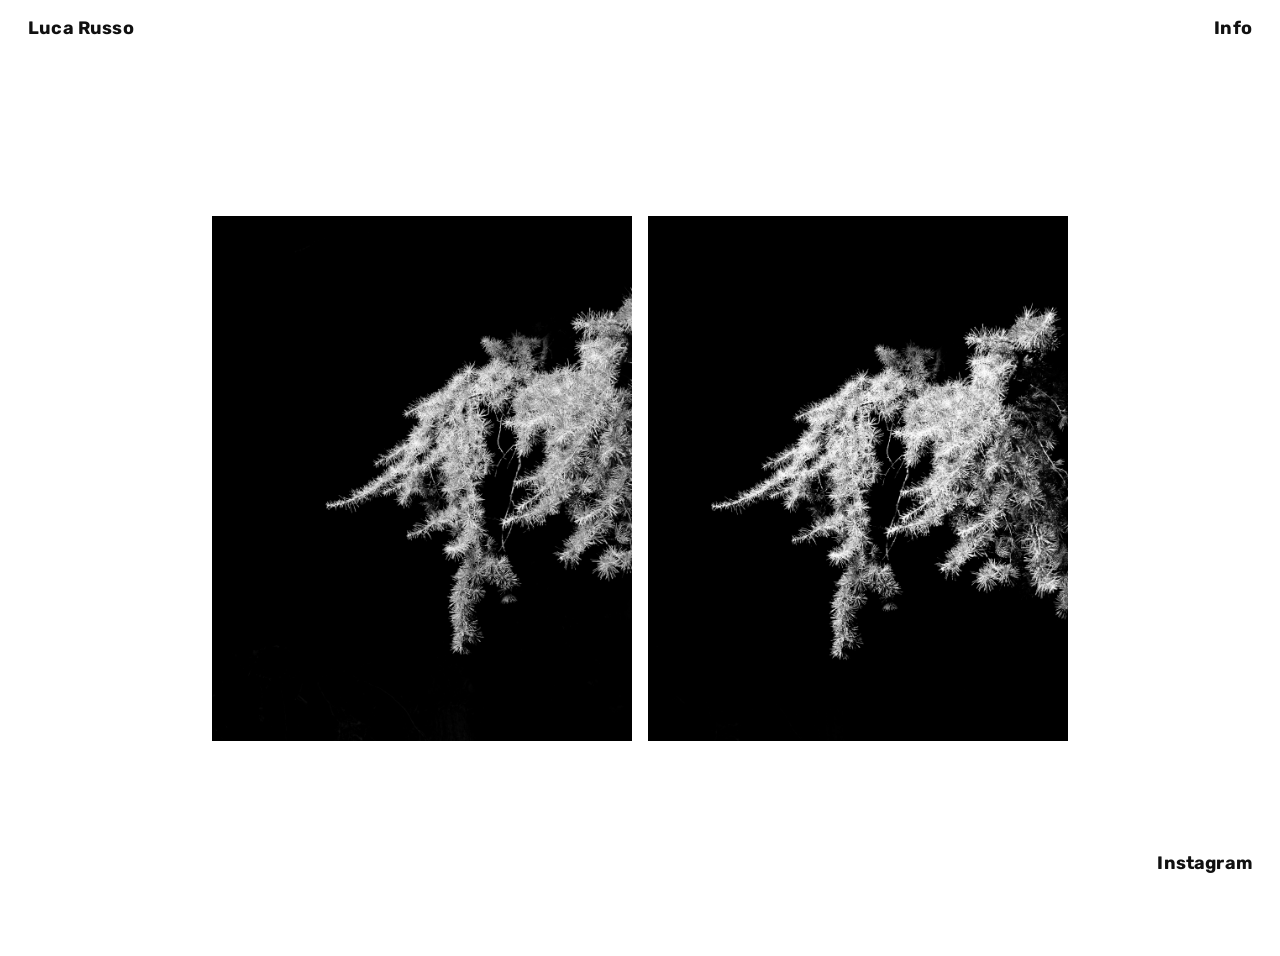
==== index.html @ 01db7861 "Initial commit" ====
<!DOCTYPE html>
<html lang="en">
<head>
  <meta charset="UTF-8" />
  <meta name="viewport" content="width=device-width, initial-scale=1.0" />
  <meta name="description" content="Luca Russo — Photography portfolio" />
  <title>Luca Russo</title>
  <link rel="icon" href="favicon.svg" type="image/svg+xml" />
  <link rel="stylesheet" href="style.css" />
</head>
<body class="page-index">

  <header>
    <a class="site-name" href="index.html">Luca Russo</a>
    <nav aria-label="Main navigation">
      <a href="info.html">Info</a>
    </nav>
  </header>

  <main>
    <div class="preview-grid">
      <a class="preview-item" href="gli-alberi-non-dormono.html">
        <img src="images/gli-alberi-non-dormono/DSCF0278.jpg" alt="Gli alberi non dormono" />
      </a>
      <a class="preview-item" href="gli-alberi-non-dormono.html">
        <img src="images/gli-alberi-non-dormono/DSCF0273.jpg" alt="Gli alberi non dormono" loading="lazy" />
      </a>
    </div>
  </main>

  <a class="instagram-link" href="https://www.instagram.com/lucarusso15/" target="_blank" rel="noopener">Instagram</a>

</body>
</html>
---- style.css ----
/* ═══════════════════════════════════════════════════════
   LUCA RUSSO — style.css
   ═══════════════════════════════════════════════════════ */

/* ── Reset ─────────────────────────────────────────── */
*, *::before, *::after {
  margin: 0;
  padding: 0;
  box-sizing: border-box;
}

/* ── Design tokens ──────────────────────────────────── */
:root {
  /* Colors */
  --color-bg:    #ffffff;
  --color-fg:    #111111;
  --color-muted: #888888;
  --color-text:  #333333;

  /* Typography */
  --font-size:       15px;
  --font-size-title: 18px;
  --line-height:     1.75;

  /* Layout */
  --header-h:    56px;
  --side-pad:    28px;
  --section-gap: 14vh;

  /* Project layout
     clamp() gives fluid scaling without extra breakpoints:
     16px at ~114px viewport → 200px at ~1430px viewport */
  --base-pad:   clamp(16px, 14vw, 200px);
  --photo-w:    500px;
  --photo-xl-w: 900px;
  --pair-gap:   24px;
  --text-w:     430px;
  --preview-w:  420px;
}

/* ── Fonts ──────────────────────────────────────────── */
@font-face {
  font-family:  "Rubik";
  font-style:   normal;
  font-weight:  300 900;
  font-display: swap;
  src: url("fonts/Rubik/Rubik-VariableFont_wght.ttf") format("truetype");
}

@font-face {
  font-family:  "Rubik";
  font-style:   italic;
  font-weight:  300 900;
  font-display: swap;
  src: url("fonts/Rubik/Rubik-Italic-VariableFont_wght.ttf") format("truetype");
}

/* ── Base ───────────────────────────────────────────── */
body {
  background:             var(--color-bg);
  color:                  var(--color-fg);
  font-family:            "Rubik", Arial, sans-serif;
  font-size:              var(--font-size);
  font-weight:            400;
  line-height:            1;
  -webkit-font-smoothing: antialiased;
}

img {
  display:   block;
  max-width: 100%;
  height:    auto;
}

/* ── Header ─────────────────────────────────────────── */
header {
  position:        fixed;
  top:             0;
  left:            0;
  right:           0;
  height:          var(--header-h);
  padding:         0 var(--side-pad);
  display:         flex;
  align-items:     center;
  justify-content: space-between;
  z-index:         100;
  background:      var(--color-bg);
}

.site-name {
  font-weight:     700;
  font-size:       var(--font-size-title);
  letter-spacing:  0.01em;
  text-decoration: none;
  color:           var(--color-fg);
}

nav {
  display:     flex;
  gap:         24px;
  align-items: center;
}

nav a {
  text-decoration: none;
  color:           var(--color-fg);
  font-size:       var(--font-size-title);
  font-weight:     700;
  letter-spacing:  0.01em;
}

/* ── Instagram link ─────────────────────────────────── */
.instagram-link {
  position:        fixed;
  bottom:          var(--side-pad);
  right:           var(--side-pad);
  text-decoration: none;
  color:           var(--color-fg);
  font-size:       var(--font-size-title);
  font-weight:     700;
  letter-spacing:  0.01em;
}

/* ═══════════════════════════════════════════════════════
   INDEX PAGE
   ═══════════════════════════════════════════════════════ */

body.page-index {
  height:   100vh;
  overflow: hidden;
}

body.page-index main {
  margin-top:      var(--header-h);
  height:          calc(100vh - var(--header-h));
  display:         flex;
  align-items:     center;
  justify-content: center;
  padding:         var(--side-pad);
}

.preview-grid {
  display: flex;
  gap:     16px;
}

.preview-item {
  text-decoration: none;
  color:           var(--color-fg);
}

.preview-item img {
  width: min(var(--preview-w), calc((100vw - var(--side-pad) * 2 - 16px) / 2));
}

/* ═══════════════════════════════════════════════════════
   INFO PAGE
   ═══════════════════════════════════════════════════════ */

body.page-about main {
  margin-top: var(--header-h);
  padding:    60px var(--side-pad) 120px;
}

.about-text {
  max-width: 320px;
}

.about-text p {
  line-height:   var(--line-height);
  color:         var(--color-text);
  margin-bottom: 20px;
}

.about-text p:last-of-type {
  margin-bottom: 40px;
}

.about-section-title {
  font-size:      var(--font-size-title);
  font-weight:    700;
  margin-top:     60px;
  margin-bottom:  10px;
  letter-spacing: 0.01em;
}

.about-links {
  display:        flex;
  flex-direction: column;
  gap:            10px;
}

.about-links a {
  text-decoration:       underline;
  text-underline-offset: 3px;
  color:                 var(--color-fg);
  letter-spacing:        0.01em;
}

/* ═══════════════════════════════════════════════════════
   PROJECT PAGE
   ═══════════════════════════════════════════════════════ */

body.page-project main {
  margin-top: var(--header-h);
  padding:    60px 0 80px;
}

/* ── Photo + text side by side ─────────────────────── */
.s-photo-text {
  display:         flex;
  align-items:     flex-start;
  justify-content: space-between;
  padding-left:    var(--base-pad);
  padding-right:   var(--base-pad);
  margin-bottom:   var(--section-gap);
}

.s-photo-text__img {
  width:       min(500px, calc(100vw - var(--base-pad) - var(--side-pad)));
  flex-shrink: 0;
}

.s-photo-text .s-text-block {
  margin-bottom: 0;
  margin-left:   0;
  margin-top:    50px;
}

/* ── Opening block ──────────────────────────────────── */
.s-opening {
  margin-bottom: var(--section-gap);
  display:       flex;
  align-items:   center;
  gap:           80px;
  padding-left:  var(--base-pad);
}

.s-opening img {
  width:       min(var(--photo-w), calc(100vw - var(--base-pad) - var(--side-pad)));
  flex-shrink: 0;
}

.s-opening-text h1 {
  font-size:      var(--font-size-title);
  font-weight:    700;
  letter-spacing: 0.01em;
}

.s-opening-text p {
  font-size:   var(--font-size);
  font-weight: 300;
  font-style:  italic;
  color:       var(--color-muted);
}

/* ── Single photo ───────────────────────────────────── */
.s-single {
  margin-bottom:  var(--section-gap);
  display:        flex;
  flex-direction: column;
  align-items:    flex-start;
  padding-left:   var(--base-pad);
}

.s-single img {
  width: min(var(--photo-w), calc(100vw - var(--base-pad) - var(--side-pad)));
}

.s-single.s-right {
  align-items:   flex-end;
  padding-left:  0;
  padding-right: var(--base-pad);
}

.s-single.s-center {
  align-items:   center;
  padding-left:  0;
  padding-right: 0;
}

.s-single.s-center img {
  width: min(var(--photo-w), calc(100vw - var(--side-pad) * 2));
}

/* Size modifiers */
.s-single.size-sm img { width: min(300px, calc(100vw - var(--base-pad) - var(--side-pad))); }
.s-single.size-md img { width: min(500px, calc(100vw - var(--base-pad) - var(--side-pad))); }
.s-single.size-lg img { width: min(700px, calc(100vw - var(--base-pad) - var(--side-pad))); }
.s-single.size-xl img { width: min(var(--photo-xl-w), calc(100vw - var(--side-pad) * 2)); }

/* ── Pair ───────────────────────────────────────────── */
.s-pair {
  margin-bottom:   var(--section-gap);
  display:         flex;
  justify-content: center;
  gap:             var(--pair-gap);
  padding:         0 var(--side-pad);
}

.s-pair img {
  width:       min(var(--photo-w), calc((100vw - var(--side-pad) * 2 - var(--pair-gap)) / 2));
  flex-shrink: 0;
}

/* Size modifiers for pair */
.s-pair .size-sm { width: min(300px, calc((100vw - var(--side-pad) * 2 - var(--pair-gap)) / 2)); }
.s-pair .size-md { width: min(500px, calc((100vw - var(--side-pad) * 2 - var(--pair-gap)) / 2)); }
.s-pair .size-lg { width: min(700px, calc((100vw - var(--side-pad) * 2 - var(--pair-gap)) / 2)); }

/* Spread variant: photos at opposite edges */
.s-pair.spread {
  justify-content: space-between;
  align-items:     flex-start;
  padding-left:    var(--base-pad);
  padding-right:   var(--base-pad);
}

.s-pair.spread .size-sm { width: 300px; }
.s-pair.spread .size-md { width: 500px; }
.s-pair.spread .size-lg { width: 700px; }
.s-pair.spread .size-xl { width: 900px; }

/* Wide variant: photos far apart */
.s-pair.wide {
  gap:             500px;
  justify-content: flex-start;
  padding-left:    var(--base-pad);
}

/* ── Row (3+ photos on same line) ───────────────────── */
.s-row {
  margin-bottom: var(--section-gap);
  display:       flex;
  align-items:   flex-start;
  gap:           var(--pair-gap);
  padding-left:  var(--base-pad);
}

.s-row.bottom { align-items: flex-end; }

.s-row .size-sm { width: 300px; }
.s-row .size-md { width: 500px; }
.s-row .size-lg { width: 700px; }
.s-row .size-xl { width: 900px; }

/* ── Text block ─────────────────────────────────────── */
.s-text-block {
  margin-bottom: var(--section-gap);
  max-width:     var(--text-w);
  margin-left:   calc(var(--base-pad) + 50px);
}

.s-text-block p:first-child {
  font-size:     16px;
  font-weight:   700;
  margin-bottom: 20px;
}

.s-text-block p {
  line-height:   var(--line-height);
  margin-bottom: 20px;
}

.s-text-block p:last-child { margin-bottom: 0; }
.s-text-block em            { font-style: italic; }

/* ── Text + image block ─────────────────────────────── */
.s-with-text {
  margin-bottom: var(--section-gap);
  display:       flex;
  align-items:   center;
  gap:           80px;
  padding-left:  calc(50vw - 250px);
}

.s-with-text .s-text {
  max-width:   var(--text-w);
  flex-shrink: 0;
}

.s-with-text .s-text p {
  line-height:   var(--line-height);
  margin-bottom: 20px;
}

.s-with-text .s-text p:last-child { margin-bottom: 0; }
.s-with-text .s-text em           { font-style: italic; }

.s-with-text img { flex-shrink: 0; }

.s-with-text .size-sm { width: 300px; }
.s-with-text .size-md { width: 500px; }
.s-with-text .size-lg { width: 700px; }
.s-with-text .size-xl { width: 900px; }

/* ── Offset utilities (optional fine-tuning) ────────── */
.offset-sm-r { padding-left: calc(var(--base-pad) + 80px); }
.offset-md-r { padding-left: calc(var(--base-pad) + 160px); }
.offset-lg-r { padding-left: calc(var(--base-pad) + 240px); }
.offset-sm-l { padding-left: calc(var(--base-pad) - 20px); }
.offset-md-l { padding-left: calc(var(--base-pad) - 40px); }
.offset-lg-l { padding-left: calc(var(--base-pad) - 60px); }

/* ═══════════════════════════════════════════════════════
   HORIZONTAL PROJECT PAGE
   ═══════════════════════════════════════════════════════ */

body.page-horizontal {
  overflow: hidden;
}

body.page-horizontal main {
  margin-top:         var(--header-h);
  height:             calc(100vh - var(--header-h));
  display:            flex;
  align-items:        center;
  overflow-x:         auto;
  overflow-y:         hidden;
  padding:            0 100px;
  scrollbar-width:    none;      /* Firefox */
  -ms-overflow-style: none;      /* IE/Edge */
}

body.page-horizontal main::-webkit-scrollbar {
  display: none;                 /* Chrome/Safari */
}

.h-with-title {
  display:     flex;
  align-items: center;
  gap:         48px;
  flex-shrink: 0;
}

.h-opening {
  flex-shrink:  0;
  margin-right: 48px;
}

.h-opening h1 {
  font-size:      var(--font-size-title);
  font-weight:    700;
  letter-spacing: 0.01em;
}

.h-opening p {
  font-size:   var(--font-size);
  font-weight: 300;
  font-style:  italic;
  color:       var(--color-muted);
}

.h-photo {
  flex-shrink:  0;
  margin-right: 20px;
}

.h-photo img {
  max-height: calc(100vh - var(--header-h) - 140px);
  max-width:  500px;
  width:      auto;
  height:     auto;
}

.h-text {
  flex-shrink:  0;
  width:        380px;
  margin-left:  80px;
  margin-right: 80px;
}

.h-text p {
  line-height:   var(--line-height);
  margin-bottom: 20px;
}

.h-text p:last-child { margin-bottom: 0; }
.h-text em           { font-style: italic; }

/* Gap utilities — space to the RIGHT of each block */
.gap-xs { margin-right: 20px;  }
.gap-sm { margin-right: 60px;  }
.gap-md { margin-right: 120px; }
.gap-lg { margin-right: 240px; }
.gap-xl { margin-right: 420px; }

/* ═══════════════════════════════════════════════════════
   RESPONSIVE
   ═══════════════════════════════════════════════════════ */

/* Tablet (769px – 1024px) */
@media (max-width: 1024px) {
  .s-pair img {
    width: min(380px, calc((100vw - var(--side-pad) * 2 - var(--pair-gap)) / 2));
  }
}

/* Mobile (≤ 768px) */
@media (max-width: 768px) {
  :root {
    --side-pad:    16px;
    --section-gap: 10vh;
  }

  header {
    position:  relative;
    height:    auto;
    padding:   16px var(--side-pad);
    flex-wrap: wrap;
    gap:       12px;
  }

  nav { gap: 16px; }

  .instagram-link {
    right:  var(--side-pad);
    bottom: var(--side-pad);
  }

  /* Index */
  body.page-index {
    height:   auto;
    overflow: auto;
  }

  body.page-index main {
    margin-top: 0;
    height:     auto;
    padding:    24px var(--side-pad) 80px;
  }

  .preview-grid {
    flex-direction: column;
    gap:            32px;
  }

  /* Info */
  body.page-about main {
    margin-top: 0;
    padding:    32px var(--side-pad) 100px;
  }

  .about-text { max-width: 100%; }

  /* Project */
  body.page-project main {
    margin-top: 0;
    padding:    24px 0 100px;
  }

  .s-opening,
  .s-single,
  .s-single.s-right,
  .s-single.s-center,
  .s-pair,
  .s-text-block {
    padding-left:  var(--side-pad);
    padding-right: var(--side-pad);
  }

  .s-single,
  .s-single.s-right,
  .s-single.s-center {
    align-items: flex-start;
  }

  .s-opening img,
  .s-single img,
  .s-pair img {
    width:     100%;
    max-width: 100%;
  }

  .s-opening {
    flex-direction: column;
    gap:            20px;
  }

  .s-pair {
    flex-direction: column;
    gap:            16px;
  }

  .s-text-block {
    margin-left: 0;
  }

  [class*="offset-"] {
    padding-left:  var(--side-pad);
    padding-right: var(--side-pad);
  }
}
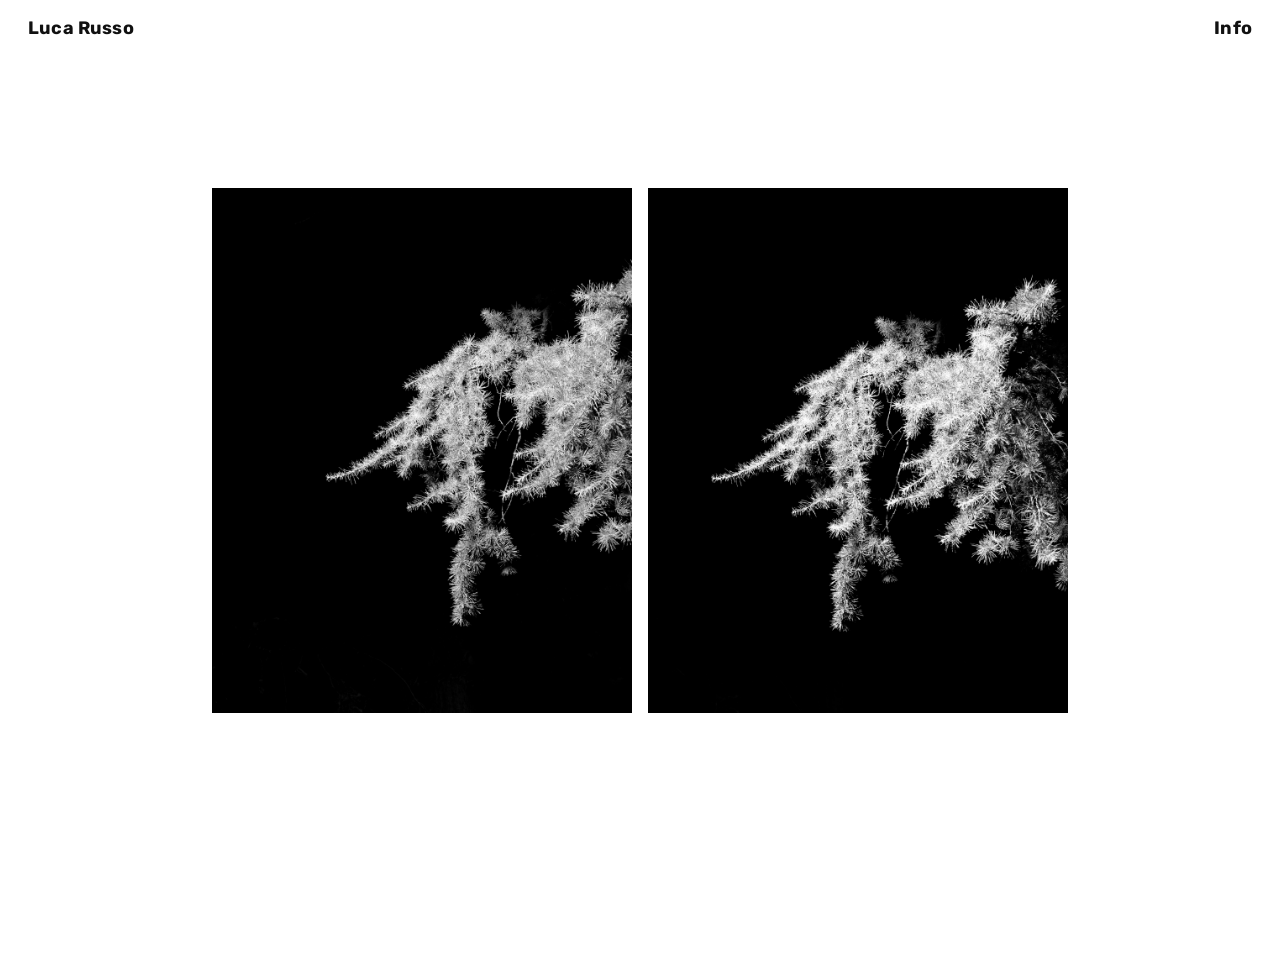
==== commit 4a38af59: "Slideshow layout, mobile optimisation, overlay text" ====
--- a/index.html
+++ b/index.html
@@ -13,22 +13,20 @@
   <header>
     <a class="site-name" href="index.html">Luca Russo</a>
     <nav aria-label="Main navigation">
-      <a href="info.html">Info</a>
+      <a href="info/">Info</a>
     </nav>
   </header>
 
   <main>
     <div class="preview-grid">
-      <a class="preview-item" href="gli-alberi-non-dormono.html">
+      <a class="preview-item" href="gli-alberi-non-dormono/">
         <img src="images/gli-alberi-non-dormono/DSCF0278.jpg" alt="Gli alberi non dormono" />
       </a>
-      <a class="preview-item" href="gli-alberi-non-dormono.html">
+      <a class="preview-item" href="gli-alberi-non-dormono/">
         <img src="images/gli-alberi-non-dormono/DSCF0273.jpg" alt="Gli alberi non dormono" loading="lazy" />
       </a>
     </div>
   </main>
 
-  <a class="instagram-link" href="https://www.instagram.com/lucarusso15/" target="_blank" rel="noopener">Instagram</a>
-
 </body>
 </html>
--- a/style.css
+++ b/style.css
@@ -27,9 +27,7 @@
   --side-pad:    28px;
   --section-gap: 14vh;
 
-  /* Project layout
-     clamp() gives fluid scaling without extra breakpoints:
-     16px at ~114px viewport → 200px at ~1430px viewport */
+  /* Project layout */
   --base-pad:   clamp(16px, 14vw, 200px);
   --photo-w:    500px;
   --photo-xl-w: 900px;
@@ -57,13 +55,15 @@
 
 /* ── Base ───────────────────────────────────────────── */
 body {
-  background:             var(--color-bg);
-  color:                  var(--color-fg);
-  font-family:            "Rubik", Arial, sans-serif;
-  font-size:              var(--font-size);
-  font-weight:            400;
-  line-height:            1;
-  -webkit-font-smoothing: antialiased;
+  background:               var(--color-bg);
+  color:                    var(--color-fg);
+  font-family:              "Rubik", Arial, sans-serif;
+  font-size:                var(--font-size);
+  font-weight:              400;
+  line-height:              1;
+  -webkit-font-smoothing:   antialiased;
+  -webkit-text-size-adjust: 100%;
+  text-size-adjust:         100%;
 }
 
 img {
@@ -109,18 +109,6 @@
   letter-spacing:  0.01em;
 }
 
-/* ── Instagram link ─────────────────────────────────── */
-.instagram-link {
-  position:        fixed;
-  bottom:          var(--side-pad);
-  right:           var(--side-pad);
-  text-decoration: none;
-  color:           var(--color-fg);
-  font-size:       var(--font-size-title);
-  font-weight:     700;
-  letter-spacing:  0.01em;
-}
-
 /* ═══════════════════════════════════════════════════════
    INDEX PAGE
    ═══════════════════════════════════════════════════════ */
@@ -140,8 +128,9 @@
 }
 
 .preview-grid {
-  display: flex;
-  gap:     16px;
+  display:    flex;
+  gap:        16px;
+  margin-top: calc(var(--header-h) * -1);
 }
 
 .preview-item {
@@ -150,8 +139,10 @@
 }
 
 .preview-item img {
-  width: min(var(--preview-w), calc((100vw - var(--side-pad) * 2 - 16px) / 2));
-}
+  width:      min(var(--preview-w), calc((100vw - var(--side-pad) * 2 - 16px) / 2));
+  max-height: calc(100vh - var(--header-h) - var(--side-pad) * 2);
+}
+
 
 /* ═══════════════════════════════════════════════════════
    INFO PAGE
@@ -159,7 +150,7 @@
 
 body.page-about main {
   margin-top: var(--header-h);
-  padding:    60px var(--side-pad) 120px;
+  padding:    30px var(--side-pad) 120px;
 }
 
 .about-text {
@@ -196,6 +187,146 @@
   color:                 var(--color-fg);
   letter-spacing:        0.01em;
 }
+
+/* ═══════════════════════════════════════════════════════
+   SLIDESHOW PAGE
+   ═══════════════════════════════════════════════════════ */
+
+body.page-slideshow {
+  height:   100vh;
+  overflow: hidden;
+}
+
+body.page-slideshow main {
+  position:        relative;
+  margin-top:      var(--header-h);
+  height:          calc(100vh - var(--header-h));
+  display:         flex;
+  align-items:     center;
+  justify-content: center;
+}
+
+.slideshow {
+  width:    100%;
+  height:   100%;
+  position: relative;
+}
+
+.slide {
+  position:        absolute;
+  inset:           0;
+  display:         flex;
+  align-items:     center;
+  justify-content: center;
+  padding:         30px var(--side-pad) calc(var(--side-pad) * 3) var(--side-pad);
+  opacity:         0;
+  pointer-events:  none;
+  transition:      opacity 0.5s ease;
+}
+
+.slide.active {
+  opacity:        1;
+  pointer-events: auto;
+}
+
+.slide img {
+  max-height: 100%;
+  max-width:  100%;
+  width:      auto;
+  height:     auto;
+  cursor:     inherit;
+}
+
+.slide--pair {
+  gap: var(--pair-gap);
+}
+
+.slide--pair img {
+  max-height: 100%;
+  max-width:  calc(50% - var(--pair-gap) / 2);
+}
+
+.slide--text {
+  align-items:     center;
+  justify-content: center;
+}
+
+.slideshow-text {
+  max-width:   var(--text-w);
+  padding-top: 20px;
+}
+
+.slideshow-text p:first-child {
+  font-size:     16px;
+  font-weight:   700;
+  margin-bottom: 20px;
+}
+
+.slideshow-text p {
+  line-height:   var(--line-height);
+  margin-bottom: 20px;
+}
+
+.slideshow-text p:last-child { margin-bottom: 0; }
+.slideshow-text em            { font-style: italic; }
+
+
+.project-label {
+  position:       fixed;
+  bottom:         var(--side-pad);
+  right:          var(--side-pad);
+  font-size:      var(--font-size);
+  font-weight:    400;
+  letter-spacing: 0.01em;
+  color:          var(--color-fg);
+  cursor:         pointer;
+  text-decoration:       underline;
+  text-underline-offset: 3px;
+  z-index:        201;
+}
+
+.project-overlay {
+  position:        fixed;
+  inset:           0;
+  background:      rgba(255, 255, 255, 0.92);
+  display:         flex;
+  align-items:     center;
+  justify-content: center;
+  z-index:         200;
+  opacity:         0;
+  pointer-events:  none;
+  transition:      opacity 0.3s ease;
+}
+
+.project-overlay.active {
+  opacity:        1;
+  pointer-events: auto;
+}
+
+.project-overlay__content {
+  width:           min(var(--text-w), calc(100vw - var(--side-pad) * 2));
+  max-height:      calc(100vh - var(--header-h) - 114px);
+  padding:         var(--side-pad);
+  overflow-y:      auto;
+  box-sizing:      border-box;
+  display:         flex;
+  flex-direction:  column;
+  justify-content: center;
+}
+
+.project-overlay__content p:first-child {
+  font-size:     16px;
+  font-weight:   700;
+  margin-bottom: 20px;
+}
+
+.project-overlay__content p {
+  line-height:   var(--line-height);
+  margin-bottom: 20px;
+}
+
+.project-overlay__content p:last-child { margin-bottom: 0; }
+.project-overlay__content em           { font-style: italic; }
 
 /* ═══════════════════════════════════════════════════════
    PROJECT PAGE
@@ -290,43 +421,6 @@
 .s-single.size-xl img { width: min(var(--photo-xl-w), calc(100vw - var(--side-pad) * 2)); }
 
 /* ── Pair ───────────────────────────────────────────── */
-.s-pair {
-  margin-bottom:   var(--section-gap);
-  display:         flex;
-  justify-content: center;
-  gap:             var(--pair-gap);
-  padding:         0 var(--side-pad);
-}
-
-.s-pair img {
-  width:       min(var(--photo-w), calc((100vw - var(--side-pad) * 2 - var(--pair-gap)) / 2));
-  flex-shrink: 0;
-}
-
-/* Size modifiers for pair */
-.s-pair .size-sm { width: min(300px, calc((100vw - var(--side-pad) * 2 - var(--pair-gap)) / 2)); }
-.s-pair .size-md { width: min(500px, calc((100vw - var(--side-pad) * 2 - var(--pair-gap)) / 2)); }
-.s-pair .size-lg { width: min(700px, calc((100vw - var(--side-pad) * 2 - var(--pair-gap)) / 2)); }
-
-/* Spread variant: photos at opposite edges */
-.s-pair.spread {
-  justify-content: space-between;
-  align-items:     flex-start;
-  padding-left:    var(--base-pad);
-  padding-right:   var(--base-pad);
-}
-
-.s-pair.spread .size-sm { width: 300px; }
-.s-pair.spread .size-md { width: 500px; }
-.s-pair.spread .size-lg { width: 700px; }
-.s-pair.spread .size-xl { width: 900px; }
-
-/* Wide variant: photos far apart */
-.s-pair.wide {
-  gap:             500px;
-  justify-content: flex-start;
-  padding-left:    var(--base-pad);
-}
 
 /* ── Row (3+ photos on same line) ───────────────────── */
 .s-row {
@@ -394,7 +488,7 @@
 .s-with-text .size-lg { width: 700px; }
 .s-with-text .size-xl { width: 900px; }
 
-/* ── Offset utilities (optional fine-tuning) ────────── */
+/* ── Offset utilities ───────────────────────────────── */
 .offset-sm-r { padding-left: calc(var(--base-pad) + 80px); }
 .offset-md-r { padding-left: calc(var(--base-pad) + 160px); }
 .offset-lg-r { padding-left: calc(var(--base-pad) + 240px); }
@@ -403,104 +497,19 @@
 .offset-lg-l { padding-left: calc(var(--base-pad) - 60px); }
 
 /* ═══════════════════════════════════════════════════════
-   HORIZONTAL PROJECT PAGE
-   ═══════════════════════════════════════════════════════ */
-
-body.page-horizontal {
-  overflow: hidden;
-}
-
-body.page-horizontal main {
-  margin-top:         var(--header-h);
-  height:             calc(100vh - var(--header-h));
-  display:            flex;
-  align-items:        center;
-  overflow-x:         auto;
-  overflow-y:         hidden;
-  padding:            0 100px;
-  scrollbar-width:    none;      /* Firefox */
-  -ms-overflow-style: none;      /* IE/Edge */
-}
-
-body.page-horizontal main::-webkit-scrollbar {
-  display: none;                 /* Chrome/Safari */
-}
-
-.h-with-title {
-  display:     flex;
-  align-items: center;
-  gap:         48px;
-  flex-shrink: 0;
-}
-
-.h-opening {
-  flex-shrink:  0;
-  margin-right: 48px;
-}
-
-.h-opening h1 {
-  font-size:      var(--font-size-title);
-  font-weight:    700;
-  letter-spacing: 0.01em;
-}
-
-.h-opening p {
-  font-size:   var(--font-size);
-  font-weight: 300;
-  font-style:  italic;
-  color:       var(--color-muted);
-}
-
-.h-photo {
-  flex-shrink:  0;
-  margin-right: 20px;
-}
-
-.h-photo img {
-  max-height: calc(100vh - var(--header-h) - 140px);
-  max-width:  500px;
-  width:      auto;
-  height:     auto;
-}
-
-.h-text {
-  flex-shrink:  0;
-  width:        380px;
-  margin-left:  80px;
-  margin-right: 80px;
-}
-
-.h-text p {
-  line-height:   var(--line-height);
-  margin-bottom: 20px;
-}
-
-.h-text p:last-child { margin-bottom: 0; }
-.h-text em           { font-style: italic; }
-
-/* Gap utilities — space to the RIGHT of each block */
-.gap-xs { margin-right: 20px;  }
-.gap-sm { margin-right: 60px;  }
-.gap-md { margin-right: 120px; }
-.gap-lg { margin-right: 240px; }
-.gap-xl { margin-right: 420px; }
-
-/* ═══════════════════════════════════════════════════════
    RESPONSIVE
    ═══════════════════════════════════════════════════════ */
 
-/* Tablet (769px – 1024px) */
+/* Tablet (≤ 1024px) */
 @media (max-width: 1024px) {
-  .s-pair img {
-    width: min(380px, calc((100vw - var(--side-pad) * 2 - var(--pair-gap)) / 2));
-  }
+  .s-photo-text { gap: 48px; }
 }
 
 /* Mobile (≤ 768px) */
 @media (max-width: 768px) {
   :root {
     --side-pad:    16px;
-    --section-gap: 10vh;
+    --section-gap: 20px;
   }
 
   header {
@@ -513,26 +522,53 @@
 
   nav { gap: 16px; }
 
-  .instagram-link {
-    right:  var(--side-pad);
-    bottom: var(--side-pad);
-  }
-
   /* Index */
   body.page-index {
-    height:   auto;
-    overflow: auto;
+    height:         100dvh;
+    overflow:       hidden;
+    display:        flex;
+    flex-direction: column;
   }
 
   body.page-index main {
+    flex:            1;
+    margin-top:      0;
+    height:          auto;
+    padding:         var(--side-pad);
+    display:         flex;
+    align-items:     center;
+    justify-content: center;
+  }
+
+  .preview-item:first-child { display: none; }
+
+  .preview-grid {
+    flex-direction: column;
+    gap:            0;
+    align-items:    center;
+  }
+
+  .preview-item img {
+    max-height: calc(100dvh - 240px);
+    width:      auto;
+    max-width:  calc(100vw - var(--side-pad) * 6);
+  }
+
+  /* Slideshow */
+  body.page-slideshow {
+    height:         100dvh;
+    display:        flex;
+    flex-direction: column;
+  }
+
+  body.page-slideshow main {
+    flex:       1;
     margin-top: 0;
     height:     auto;
-    padding:    24px var(--side-pad) 80px;
-  }
-
-  .preview-grid {
-    flex-direction: column;
-    gap:            32px;
+  }
+
+  .slide {
+    padding: 16px var(--side-pad) 60px var(--side-pad);
   }
 
   /* Info */
@@ -541,13 +577,26 @@
     padding:    32px var(--side-pad) 100px;
   }
 
-  .about-text { max-width: 100%; }
+  .about-text { max-width: min(320px, calc(100vw - var(--side-pad) * 2)); }
+
+  .project-overlay { background: #ffffff; }
 
   /* Project */
   body.page-project main {
     margin-top: 0;
-    padding:    24px 0 100px;
-  }
+    padding:    24px 0 48px;
+  }
+
+  .s-photo-text {
+    flex-direction: column;
+    padding-left:   var(--side-pad);
+    padding-right:  var(--side-pad);
+    gap:            48px;
+    margin-bottom:  48px;
+  }
+
+  .s-photo-text__img          { width: 100%; }
+  .s-photo-text .s-text-block { margin-top: 0; }
 
   .s-opening,
   .s-single,
@@ -561,33 +610,69 @@
 
   .s-single,
   .s-single.s-right,
-  .s-single.s-center {
-    align-items: flex-start;
-  }
+  .s-single.s-center { align-items: flex-start; }
 
   .s-opening img,
   .s-single img,
-  .s-pair img {
+  .s-single.size-sm img,
+  .s-single.size-md img,
+  .s-single.size-lg img,
+  .s-single.size-xl img,
+  .s-pair img,
+  .s-pair .size-sm,
+  .s-pair .size-md,
+  .s-pair .size-lg {
     width:     100%;
     max-width: 100%;
   }
 
-  .s-opening {
-    flex-direction: column;
-    gap:            20px;
-  }
-
-  .s-pair {
-    flex-direction: column;
-    gap:            16px;
-  }
-
-  .s-text-block {
-    margin-left: 0;
-  }
+  .s-opening { flex-direction: column; gap: 20px; }
+  .s-text-block { margin-left: 0; }
 
   [class*="offset-"] {
     padding-left:  var(--side-pad);
     padding-right: var(--side-pad);
   }
 }
+
+/* Home landscape */
+@media (orientation: landscape) and (max-height: 600px) {
+  body.page-index {
+    height:         100svh;
+    overflow:       hidden;
+    display:        flex;
+    flex-direction: column;
+  }
+
+  body.page-index header { flex-shrink: 0; }
+
+  body.page-index main {
+    flex:       1;
+    margin-top: 0;
+    height:     auto;
+    padding:    8px var(--side-pad);
+    overflow:   hidden;
+  }
+
+  .preview-item:first-child { display: block; }
+
+  .preview-grid {
+    flex-direction: row;
+    gap:            8px;
+    align-items:    center;
+    height:         100%;
+  }
+
+  .preview-item {
+    flex:     1;
+    height:   100%;
+    overflow: hidden;
+  }
+
+  .preview-item img {
+    height:    100%;
+    width:     auto;
+    max-width: 100%;
+  }
+}
+
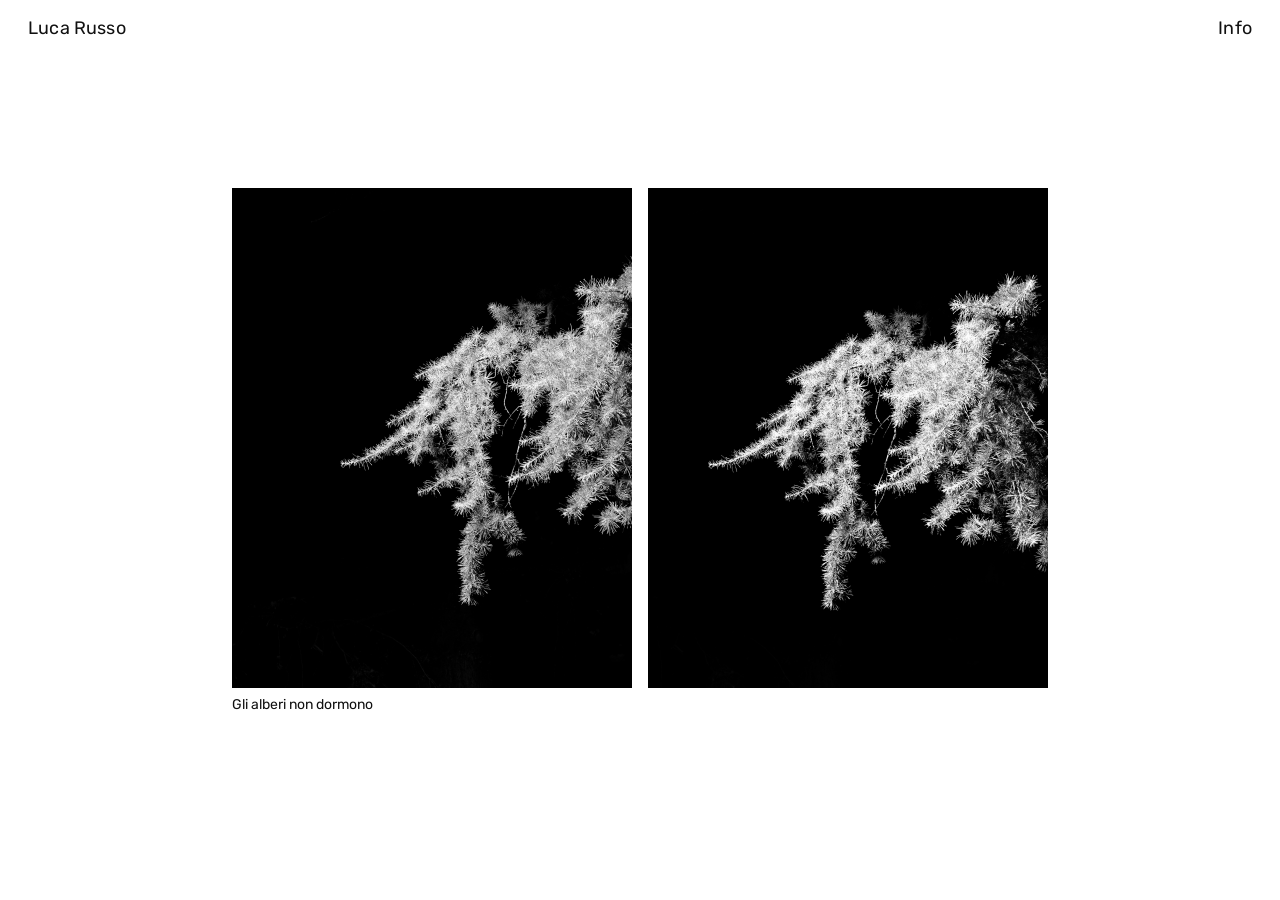
==== commit 8b030920: "New layout, grid project page, scroll fade-in, fullscreen viewer" ====
--- a/index.html
+++ b/index.html
@@ -3,7 +3,7 @@
 <head>
   <meta charset="UTF-8" />
   <meta name="viewport" content="width=device-width, initial-scale=1.0" />
-  <meta name="description" content="Luca Russo — Photography portfolio" />
+  <meta name="description" content="Luca Russo — Photography" />
   <title>Luca Russo</title>
   <link rel="icon" href="favicon.svg" type="image/svg+xml" />
   <link rel="stylesheet" href="style.css" />
@@ -11,22 +11,31 @@
 <body class="page-index">
 
   <header>
-    <a class="site-name" href="index.html">Luca Russo</a>
+    <a class="site-name" href="/">Luca Russo</a>
     <nav aria-label="Main navigation">
       <a href="info/">Info</a>
     </nav>
   </header>
 
   <main>
-    <div class="preview-grid">
-      <a class="preview-item" href="gli-alberi-non-dormono/">
-        <img src="images/gli-alberi-non-dormono/DSCF0278.jpg" alt="Gli alberi non dormono" />
+    <div class="index-list">
+
+      <a class="index-item" href="gli-alberi-non-dormono/">
+        <div class="index-item__col">
+          <div class="index-item__img-wrap">
+            <img src="images/gli-alberi-non-dormono/DSCF0278.jpg" alt="Gli alberi non dormono" />
+          </div>
+          <span class="index-item__title">Gli alberi non dormono</span>
+        </div>
+        <div class="index-item__img-wrap">
+          <img src="images/gli-alberi-non-dormono/DSCF0273.jpg" alt="Gli alberi non dormono" loading="lazy" />
+        </div>
       </a>
-      <a class="preview-item" href="gli-alberi-non-dormono/">
-        <img src="images/gli-alberi-non-dormono/DSCF0273.jpg" alt="Gli alberi non dormono" loading="lazy" />
-      </a>
+
     </div>
   </main>
 
+  <footer></footer>
+
 </body>
 </html>
--- a/style.css
+++ b/style.css
@@ -4,36 +4,22 @@
 
 /* ── Reset ─────────────────────────────────────────── */
 *, *::before, *::after {
-  margin: 0;
-  padding: 0;
+  margin:     0;
+  padding:    0;
   box-sizing: border-box;
 }
 
 /* ── Design tokens ──────────────────────────────────── */
 :root {
-  /* Colors */
   --color-bg:    #ffffff;
   --color-fg:    #111111;
-  --color-muted: #888888;
-  --color-text:  #333333;
-
-  /* Typography */
-  --font-size:       15px;
+
+  --font-size:       14px;
   --font-size-title: 18px;
   --line-height:     1.75;
 
-  /* Layout */
-  --header-h:    56px;
-  --side-pad:    28px;
-  --section-gap: 14vh;
-
-  /* Project layout */
-  --base-pad:   clamp(16px, 14vw, 200px);
-  --photo-w:    500px;
-  --photo-xl-w: 900px;
-  --pair-gap:   24px;
-  --text-w:     430px;
-  --preview-w:  420px;
+  --header-h: 56px;
+  --side-pad: 28px;
 }
 
 /* ── Fonts ──────────────────────────────────────────── */
@@ -59,7 +45,7 @@
   color:                    var(--color-fg);
   font-family:              "Rubik", Arial, sans-serif;
   font-size:                var(--font-size);
-  font-weight:              400;
+  font-weight:              300;
   line-height:              1;
   -webkit-font-smoothing:   antialiased;
   -webkit-text-size-adjust: 100%;
@@ -70,6 +56,12 @@
   display:   block;
   max-width: 100%;
   height:    auto;
+}
+
+/* ── Footer ─────────────────────────────────────────── */
+footer {
+  height:      var(--header-h);
+  flex-shrink: 0;
 }
 
 /* ── Header ─────────────────────────────────────────── */
@@ -88,8 +80,8 @@
 }
 
 .site-name {
-  font-weight:     700;
   font-size:       var(--font-size-title);
+  font-weight:     400;
   letter-spacing:  0.01em;
   text-decoration: none;
   color:           var(--color-fg);
@@ -102,86 +94,230 @@
 }
 
 nav a {
+  font-size:       var(--font-size-title);
+  font-weight:     400;
+  letter-spacing:  0.01em;
   text-decoration: none;
   color:           var(--color-fg);
-  font-size:       var(--font-size-title);
-  font-weight:     700;
-  letter-spacing:  0.01em;
-}
-
-/* ═══════════════════════════════════════════════════════
-   INDEX PAGE
+}
+
+/* ═══════════════════════════════════════════════════════
+   HOME PAGE
    ═══════════════════════════════════════════════════════ */
 
 body.page-index {
-  height:   100vh;
-  overflow: hidden;
+  display:        flex;
+  flex-direction: column;
+  height:         100vh;
 }
 
 body.page-index main {
   margin-top:      var(--header-h);
-  height:          calc(100vh - var(--header-h));
+  flex:            1;
+  padding:         0 var(--side-pad);
   display:         flex;
   align-items:     center;
   justify-content: center;
-  padding:         var(--side-pad);
-}
-
-.preview-grid {
-  display:    flex;
-  gap:        16px;
-  margin-top: calc(var(--header-h) * -1);
-}
-
-.preview-item {
+}
+
+.index-list {
+  display: flex;
+}
+
+.index-item {
+  display:         flex;
+  gap:             16px;
   text-decoration: none;
   color:           var(--color-fg);
 }
 
-.preview-item img {
-  width:      min(var(--preview-w), calc((100vw - var(--side-pad) * 2 - 16px) / 2));
-  max-height: calc(100vh - var(--header-h) - var(--side-pad) * 2);
-}
-
+.index-item__img-wrap {
+  line-height: 0;
+}
+
+.index-item__img-wrap img {
+  height:    500px;
+  width:     auto;
+  display:   block;
+  animation: fadeUp 0.5s ease forwards;
+}
+
+@keyframes fadeUp {
+  from { opacity: 0; }
+  to   { opacity: 1; }
+}
+
+.index-item__col {
+  display:        flex;
+  flex-direction: column;
+}
+
+.index-item__title {
+  display:    block;
+  margin-top: 10px;
+  font-size:   var(--font-size);
+  font-weight: 400;
+  color:       var(--color-fg);
+}
+
+/* ═══════════════════════════════════════════════════════
+   PROJECT PAGE
+   ═══════════════════════════════════════════════════════ */
+
+body.page-project {
+  display:        flex;
+  flex-direction: column;
+  min-height:     100vh;
+}
+
+body.page-project main {
+  margin-top: var(--header-h);
+  flex:       1;
+}
+
+.project-grid__cell--text {
+  display:         flex;
+  flex-direction:  column;
+  justify-content: center;
+  padding:         var(--side-pad);
+}
+
+.project-title {
+  font-size:      var(--font-size);
+  font-weight:    400;
+  letter-spacing: 0.01em;
+  margin-bottom:  10px;
+}
+
+.project-grid__cell--text p {
+  font-size:     var(--font-size);
+  font-weight:   300;
+  line-height:   var(--line-height);
+  max-width:     500px;
+  margin-bottom: 0;
+  color:         var(--color-fg);
+}
+
+.project-grid__cell--text p:last-child { margin-bottom: 0; }
+.project-grid__cell--text em            { font-style: italic; }
+
+/* Photo grid */
+.project-grid {
+  display:               grid;
+  grid-template-columns: repeat(2, 500px);
+  justify-content:       start;
+  padding:               15px var(--side-pad) var(--side-pad);
+  gap:                   var(--side-pad);
+}
+
+.project-grid__cell {
+  display:         flex;
+  justify-content: center;
+}
+
+.project-grid__cell img {
+  width:       500px;
+  height:      auto;
+  display:     block;
+  cursor:      zoom-in;
+  user-select: none;
+  opacity:     0;
+  transform:   translateY(30px);
+  transition:  opacity 0.5s ease, transform 0.5s ease;
+}
+
+.project-grid__cell img.visible {
+  opacity:   1;
+  transform: translateY(0);
+}
+
+/* ═══════════════════════════════════════════════════════
+   VIEWER
+   ═══════════════════════════════════════════════════════ */
+
+.viewer {
+  position:        fixed;
+  inset:           0;
+  background:      var(--color-bg);
+  z-index:         200;
+  display:         flex;
+  align-items:     center;
+  justify-content: center;
+  opacity:         0;
+  pointer-events:  none;
+  transition:      opacity 0.3s ease;
+  user-select:     none;
+}
+
+.viewer.active {
+  opacity:        1;
+  pointer-events: auto;
+}
+
+.viewer__img-wrap img {
+  max-height:          calc(100vh - 80px);
+  max-width:           calc(100vw - 160px);
+  width:               auto;
+  height:              auto;
+  user-select:         none;
+  -webkit-user-drag:   none;
+  pointer-events:      none;
+}
+
+.viewer__close {
+  position:        fixed;
+  bottom:          var(--side-pad);
+  right:           var(--side-pad);
+  background:      none;
+  border:          none;
+  cursor:          pointer;
+  font-size:       var(--font-size);
+  font-weight:     400;
+  color:           var(--color-fg);
+  letter-spacing:  0.01em;
+  text-decoration: underline;
+  text-underline-offset: 3px;
+}
 
 /* ═══════════════════════════════════════════════════════
    INFO PAGE
    ═══════════════════════════════════════════════════════ */
 
-body.page-about main {
+body.page-info main {
   margin-top: var(--header-h);
   padding:    30px var(--side-pad) 120px;
 }
 
-.about-text {
+.info-text {
   max-width: 320px;
 }
 
-.about-text p {
+.info-text p {
   line-height:   var(--line-height);
-  color:         var(--color-text);
+  color:         var(--color-fg);
   margin-bottom: 20px;
 }
 
-.about-text p:last-of-type {
+.info-text p:last-of-type {
   margin-bottom: 40px;
 }
 
-.about-section-title {
+.info-section-title {
   font-size:      var(--font-size-title);
-  font-weight:    700;
+  font-weight:    400;
+  letter-spacing: 0.01em;
   margin-top:     60px;
   margin-bottom:  10px;
-  letter-spacing: 0.01em;
-}
-
-.about-links {
+}
+
+.info-links {
   display:        flex;
   flex-direction: column;
   gap:            10px;
 }
 
-.about-links a {
+.info-links a {
+  font-size:             var(--font-size);
   text-decoration:       underline;
   text-underline-offset: 3px;
   color:                 var(--color-fg);
@@ -189,327 +325,12 @@
 }
 
 /* ═══════════════════════════════════════════════════════
-   SLIDESHOW PAGE
-   ═══════════════════════════════════════════════════════ */
-
-body.page-slideshow {
-  height:   100vh;
-  overflow: hidden;
-}
-
-body.page-slideshow main {
-  position:        relative;
-  margin-top:      var(--header-h);
-  height:          calc(100vh - var(--header-h));
-  display:         flex;
-  align-items:     center;
-  justify-content: center;
-}
-
-.slideshow {
-  width:    100%;
-  height:   100%;
-  position: relative;
-}
-
-.slide {
-  position:        absolute;
-  inset:           0;
-  display:         flex;
-  align-items:     center;
-  justify-content: center;
-  padding:         30px var(--side-pad) calc(var(--side-pad) * 3) var(--side-pad);
-  opacity:         0;
-  pointer-events:  none;
-  transition:      opacity 0.5s ease;
-}
-
-.slide.active {
-  opacity:        1;
-  pointer-events: auto;
-}
-
-.slide img {
-  max-height: 100%;
-  max-width:  100%;
-  width:      auto;
-  height:     auto;
-  cursor:     inherit;
-}
-
-.slide--pair {
-  gap: var(--pair-gap);
-}
-
-.slide--pair img {
-  max-height: 100%;
-  max-width:  calc(50% - var(--pair-gap) / 2);
-}
-
-.slide--text {
-  align-items:     center;
-  justify-content: center;
-}
-
-.slideshow-text {
-  max-width:   var(--text-w);
-  padding-top: 20px;
-}
-
-.slideshow-text p:first-child {
-  font-size:     16px;
-  font-weight:   700;
-  margin-bottom: 20px;
-}
-
-.slideshow-text p {
-  line-height:   var(--line-height);
-  margin-bottom: 20px;
-}
-
-.slideshow-text p:last-child { margin-bottom: 0; }
-.slideshow-text em            { font-style: italic; }
-
-
-.project-label {
-  position:       fixed;
-  bottom:         var(--side-pad);
-  right:          var(--side-pad);
-  font-size:      var(--font-size);
-  font-weight:    400;
-  letter-spacing: 0.01em;
-  color:          var(--color-fg);
-  cursor:         pointer;
-  text-decoration:       underline;
-  text-underline-offset: 3px;
-  z-index:        201;
-}
-
-.project-overlay {
-  position:        fixed;
-  inset:           0;
-  background:      rgba(255, 255, 255, 0.92);
-  display:         flex;
-  align-items:     center;
-  justify-content: center;
-  z-index:         200;
-  opacity:         0;
-  pointer-events:  none;
-  transition:      opacity 0.3s ease;
-}
-
-.project-overlay.active {
-  opacity:        1;
-  pointer-events: auto;
-}
-
-.project-overlay__content {
-  width:           min(var(--text-w), calc(100vw - var(--side-pad) * 2));
-  max-height:      calc(100vh - var(--header-h) - 114px);
-  padding:         var(--side-pad);
-  overflow-y:      auto;
-  box-sizing:      border-box;
-  display:         flex;
-  flex-direction:  column;
-  justify-content: center;
-}
-
-.project-overlay__content p:first-child {
-  font-size:     16px;
-  font-weight:   700;
-  margin-bottom: 20px;
-}
-
-.project-overlay__content p {
-  line-height:   var(--line-height);
-  margin-bottom: 20px;
-}
-
-.project-overlay__content p:last-child { margin-bottom: 0; }
-.project-overlay__content em           { font-style: italic; }
-
-/* ═══════════════════════════════════════════════════════
-   PROJECT PAGE
-   ═══════════════════════════════════════════════════════ */
-
-body.page-project main {
-  margin-top: var(--header-h);
-  padding:    60px 0 80px;
-}
-
-/* ── Photo + text side by side ─────────────────────── */
-.s-photo-text {
-  display:         flex;
-  align-items:     flex-start;
-  justify-content: space-between;
-  padding-left:    var(--base-pad);
-  padding-right:   var(--base-pad);
-  margin-bottom:   var(--section-gap);
-}
-
-.s-photo-text__img {
-  width:       min(500px, calc(100vw - var(--base-pad) - var(--side-pad)));
-  flex-shrink: 0;
-}
-
-.s-photo-text .s-text-block {
-  margin-bottom: 0;
-  margin-left:   0;
-  margin-top:    50px;
-}
-
-/* ── Opening block ──────────────────────────────────── */
-.s-opening {
-  margin-bottom: var(--section-gap);
-  display:       flex;
-  align-items:   center;
-  gap:           80px;
-  padding-left:  var(--base-pad);
-}
-
-.s-opening img {
-  width:       min(var(--photo-w), calc(100vw - var(--base-pad) - var(--side-pad)));
-  flex-shrink: 0;
-}
-
-.s-opening-text h1 {
-  font-size:      var(--font-size-title);
-  font-weight:    700;
-  letter-spacing: 0.01em;
-}
-
-.s-opening-text p {
-  font-size:   var(--font-size);
-  font-weight: 300;
-  font-style:  italic;
-  color:       var(--color-muted);
-}
-
-/* ── Single photo ───────────────────────────────────── */
-.s-single {
-  margin-bottom:  var(--section-gap);
-  display:        flex;
-  flex-direction: column;
-  align-items:    flex-start;
-  padding-left:   var(--base-pad);
-}
-
-.s-single img {
-  width: min(var(--photo-w), calc(100vw - var(--base-pad) - var(--side-pad)));
-}
-
-.s-single.s-right {
-  align-items:   flex-end;
-  padding-left:  0;
-  padding-right: var(--base-pad);
-}
-
-.s-single.s-center {
-  align-items:   center;
-  padding-left:  0;
-  padding-right: 0;
-}
-
-.s-single.s-center img {
-  width: min(var(--photo-w), calc(100vw - var(--side-pad) * 2));
-}
-
-/* Size modifiers */
-.s-single.size-sm img { width: min(300px, calc(100vw - var(--base-pad) - var(--side-pad))); }
-.s-single.size-md img { width: min(500px, calc(100vw - var(--base-pad) - var(--side-pad))); }
-.s-single.size-lg img { width: min(700px, calc(100vw - var(--base-pad) - var(--side-pad))); }
-.s-single.size-xl img { width: min(var(--photo-xl-w), calc(100vw - var(--side-pad) * 2)); }
-
-/* ── Pair ───────────────────────────────────────────── */
-
-/* ── Row (3+ photos on same line) ───────────────────── */
-.s-row {
-  margin-bottom: var(--section-gap);
-  display:       flex;
-  align-items:   flex-start;
-  gap:           var(--pair-gap);
-  padding-left:  var(--base-pad);
-}
-
-.s-row.bottom { align-items: flex-end; }
-
-.s-row .size-sm { width: 300px; }
-.s-row .size-md { width: 500px; }
-.s-row .size-lg { width: 700px; }
-.s-row .size-xl { width: 900px; }
-
-/* ── Text block ─────────────────────────────────────── */
-.s-text-block {
-  margin-bottom: var(--section-gap);
-  max-width:     var(--text-w);
-  margin-left:   calc(var(--base-pad) + 50px);
-}
-
-.s-text-block p:first-child {
-  font-size:     16px;
-  font-weight:   700;
-  margin-bottom: 20px;
-}
-
-.s-text-block p {
-  line-height:   var(--line-height);
-  margin-bottom: 20px;
-}
-
-.s-text-block p:last-child { margin-bottom: 0; }
-.s-text-block em            { font-style: italic; }
-
-/* ── Text + image block ─────────────────────────────── */
-.s-with-text {
-  margin-bottom: var(--section-gap);
-  display:       flex;
-  align-items:   center;
-  gap:           80px;
-  padding-left:  calc(50vw - 250px);
-}
-
-.s-with-text .s-text {
-  max-width:   var(--text-w);
-  flex-shrink: 0;
-}
-
-.s-with-text .s-text p {
-  line-height:   var(--line-height);
-  margin-bottom: 20px;
-}
-
-.s-with-text .s-text p:last-child { margin-bottom: 0; }
-.s-with-text .s-text em           { font-style: italic; }
-
-.s-with-text img { flex-shrink: 0; }
-
-.s-with-text .size-sm { width: 300px; }
-.s-with-text .size-md { width: 500px; }
-.s-with-text .size-lg { width: 700px; }
-.s-with-text .size-xl { width: 900px; }
-
-/* ── Offset utilities ───────────────────────────────── */
-.offset-sm-r { padding-left: calc(var(--base-pad) + 80px); }
-.offset-md-r { padding-left: calc(var(--base-pad) + 160px); }
-.offset-lg-r { padding-left: calc(var(--base-pad) + 240px); }
-.offset-sm-l { padding-left: calc(var(--base-pad) - 20px); }
-.offset-md-l { padding-left: calc(var(--base-pad) - 40px); }
-.offset-lg-l { padding-left: calc(var(--base-pad) - 60px); }
-
-/* ═══════════════════════════════════════════════════════
-   RESPONSIVE
-   ═══════════════════════════════════════════════════════ */
-
-/* Tablet (≤ 1024px) */
-@media (max-width: 1024px) {
-  .s-photo-text { gap: 48px; }
-}
-
-/* Mobile (≤ 768px) */
+   RESPONSIVE — Mobile (≤ 768px)
+   ═══════════════════════════════════════════════════════ */
+
 @media (max-width: 768px) {
   :root {
-    --side-pad:    16px;
-    --section-gap: 20px;
+    --side-pad: 16px;
   }
 
   header {
@@ -522,157 +343,35 @@
 
   nav { gap: 16px; }
 
-  /* Index */
+  /* Home */
   body.page-index {
-    height:         100dvh;
-    overflow:       hidden;
-    display:        flex;
-    flex-direction: column;
+    height: 100dvh;
   }
 
   body.page-index main {
-    flex:            1;
-    margin-top:      0;
-    height:          auto;
-    padding:         var(--side-pad);
-    display:         flex;
-    align-items:     center;
-    justify-content: center;
-  }
-
-  .preview-item:first-child { display: none; }
-
-  .preview-grid {
-    flex-direction: column;
-    gap:            0;
-    align-items:    center;
-  }
-
-  .preview-item img {
-    max-height: calc(100dvh - 240px);
-    width:      auto;
-    max-width:  calc(100vw - var(--side-pad) * 6);
-  }
-
-  /* Slideshow */
-  body.page-slideshow {
-    height:         100dvh;
-    display:        flex;
-    flex-direction: column;
-  }
-
-  body.page-slideshow main {
+    margin-top: 0;
     flex:       1;
-    margin-top: 0;
-    height:     auto;
-  }
-
-  .slide {
-    padding: 16px var(--side-pad) 60px var(--side-pad);
+    padding:    0 var(--side-pad);
+  }
+
+  .index-item__img-wrap img {
+    width:  100%;
+    height: auto;
   }
 
   /* Info */
-  body.page-about main {
+  body.page-info main {
     margin-top: 0;
     padding:    32px var(--side-pad) 100px;
   }
 
-  .about-text { max-width: min(320px, calc(100vw - var(--side-pad) * 2)); }
-
-  .project-overlay { background: #ffffff; }
-
-  /* Project */
-  body.page-project main {
-    margin-top: 0;
-    padding:    24px 0 48px;
-  }
-
-  .s-photo-text {
-    flex-direction: column;
-    padding-left:   var(--side-pad);
-    padding-right:  var(--side-pad);
-    gap:            48px;
-    margin-bottom:  48px;
-  }
-
-  .s-photo-text__img          { width: 100%; }
-  .s-photo-text .s-text-block { margin-top: 0; }
-
-  .s-opening,
-  .s-single,
-  .s-single.s-right,
-  .s-single.s-center,
-  .s-pair,
-  .s-text-block {
-    padding-left:  var(--side-pad);
-    padding-right: var(--side-pad);
-  }
-
-  .s-single,
-  .s-single.s-right,
-  .s-single.s-center { align-items: flex-start; }
-
-  .s-opening img,
-  .s-single img,
-  .s-single.size-sm img,
-  .s-single.size-md img,
-  .s-single.size-lg img,
-  .s-single.size-xl img,
-  .s-pair img,
-  .s-pair .size-sm,
-  .s-pair .size-md,
-  .s-pair .size-lg {
-    width:     100%;
-    max-width: 100%;
-  }
-
-  .s-opening { flex-direction: column; gap: 20px; }
-  .s-text-block { margin-left: 0; }
-
-  [class*="offset-"] {
-    padding-left:  var(--side-pad);
-    padding-right: var(--side-pad);
-  }
-}
-
-/* Home landscape */
-@media (orientation: landscape) and (max-height: 600px) {
+  .info-text { max-width: min(320px, calc(100vw - var(--side-pad) * 2)); }
+}
+
+/* Mobile landscape */
+@media (max-width: 768px) and (orientation: landscape) {
   body.page-index {
-    height:         100svh;
-    overflow:       hidden;
-    display:        flex;
-    flex-direction: column;
-  }
-
-  body.page-index header { flex-shrink: 0; }
-
-  body.page-index main {
-    flex:       1;
-    margin-top: 0;
-    height:     auto;
-    padding:    8px var(--side-pad);
-    overflow:   hidden;
-  }
-
-  .preview-item:first-child { display: block; }
-
-  .preview-grid {
-    flex-direction: row;
-    gap:            8px;
-    align-items:    center;
-    height:         100%;
-  }
-
-  .preview-item {
-    flex:     1;
-    height:   100%;
-    overflow: hidden;
-  }
-
-  .preview-item img {
-    height:    100%;
-    width:     auto;
-    max-width: 100%;
-  }
-}
-
+    height:   auto;
+    overflow: auto;
+  }
+}
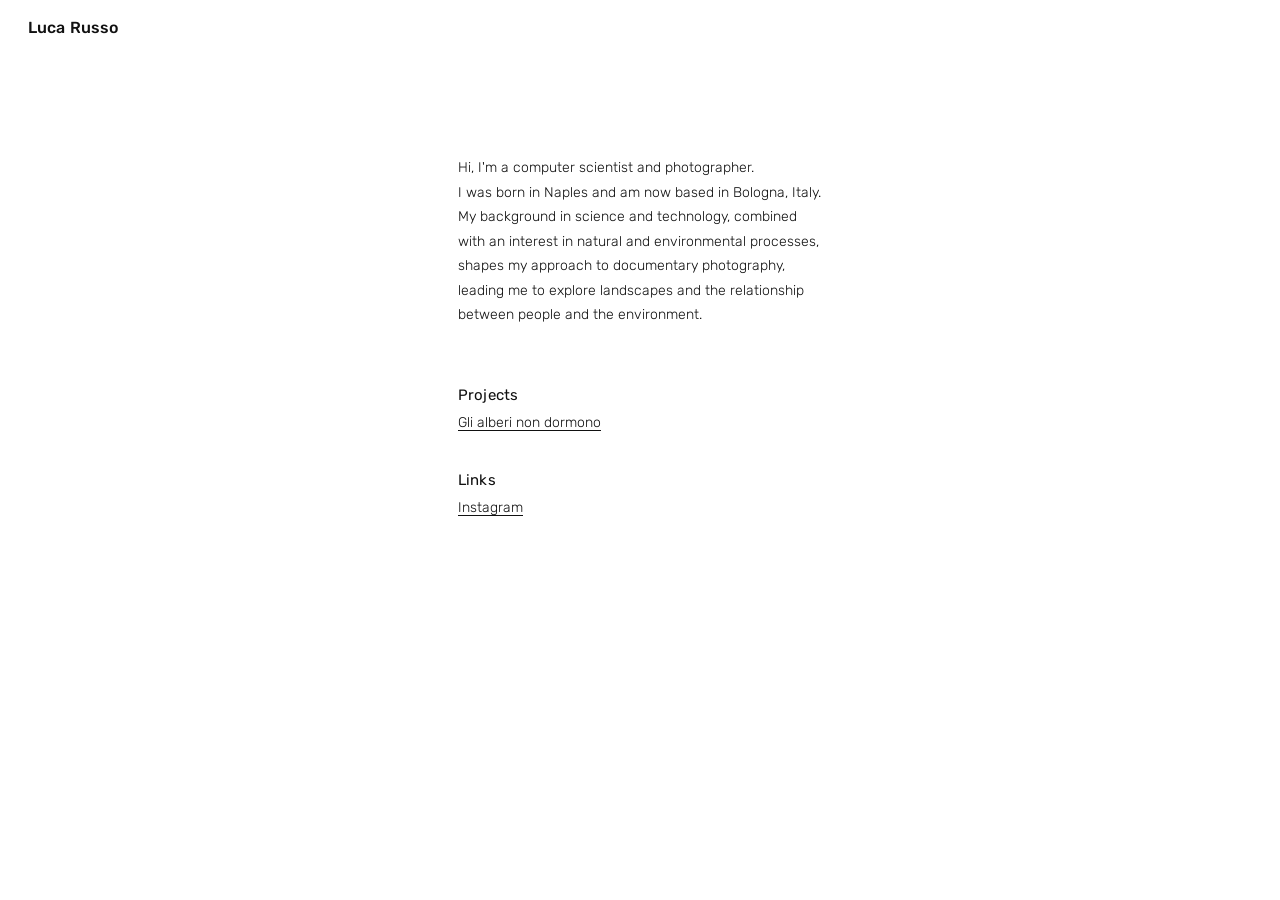
==== commit d32a606b: "Restructure site" ====
--- a/index.html
+++ b/index.html
@@ -8,34 +8,37 @@
   <link rel="icon" href="favicon.svg" type="image/svg+xml" />
   <link rel="stylesheet" href="style.css" />
 </head>
-<body class="page-index">
+<body class="page-home">
 
   <header>
-    <a class="site-name" href="/">Luca Russo</a>
-    <nav aria-label="Main navigation">
-      <a href="info/">Info</a>
-    </nav>
+    <a class="site-name" href="./">Luca Russo</a>
   </header>
 
   <main>
-    <div class="index-list">
 
-      <a class="index-item" href="gli-alberi-non-dormono/">
-        <div class="index-item__col">
-          <div class="index-item__img-wrap">
-            <img src="images/gli-alberi-non-dormono/DSCF0278.jpg" alt="Gli alberi non dormono" />
-          </div>
-          <span class="index-item__title">Gli alberi non dormono</span>
-        </div>
-        <div class="index-item__img-wrap">
-          <img src="images/gli-alberi-non-dormono/DSCF0273.jpg" alt="Gli alberi non dormono" loading="lazy" />
-        </div>
-      </a>
+    <p class="home-bio">
+      Hi, I'm a computer scientist and photographer.<br>
+      I was born in Naples and am now based in Bologna, Italy.<br>
+      My background in science and technology, combined with an interest in natural and
+      environmental processes, shapes my approach to documentary photography, leading me
+      to explore landscapes and the relationship between people and the environment.
+    </p>
 
-    </div>
+    <nav class="home-nav">
+      <h2 class="home-nav__title">Projects</h2>
+      <ul class="home-nav__list">
+        <li><a href="gli-alberi-non-dormono/">Gli alberi non dormono</a></li>
+      </ul>
+    </nav>
+
+    <nav class="home-nav">
+      <h2 class="home-nav__title">Links</h2>
+      <ul class="home-nav__list">
+        <li><a href="https://www.instagram.com/lucarusso15/" target="_blank" rel="noopener">Instagram</a></li>
+      </ul>
+    </nav>
+
   </main>
-
-  <footer></footer>
 
 </body>
 </html>
--- a/style.css
+++ b/style.css
@@ -9,34 +9,14 @@
   box-sizing: border-box;
 }
 
-/* ── Design tokens ──────────────────────────────────── */
+/* ── Tokens ─────────────────────────────────────────── */
 :root {
-  --color-bg:    #ffffff;
-  --color-fg:    #111111;
-
+  --color-bg:        #ffffff;
+  --color-fg:        #111111;
   --font-size:       14px;
   --font-size-title: 18px;
   --line-height:     1.75;
-
-  --header-h: 56px;
-  --side-pad: 28px;
-}
-
-/* ── Fonts ──────────────────────────────────────────── */
-@font-face {
-  font-family:  "Rubik";
-  font-style:   normal;
-  font-weight:  300 900;
-  font-display: swap;
-  src: url("fonts/Rubik/Rubik-VariableFont_wght.ttf") format("truetype");
-}
-
-@font-face {
-  font-family:  "Rubik";
-  font-style:   italic;
-  font-weight:  300 900;
-  font-display: swap;
-  src: url("fonts/Rubik/Rubik-Italic-VariableFont_wght.ttf") format("truetype");
+  --side-pad:        28px;
 }
 
 /* ── Base ───────────────────────────────────────────── */
@@ -52,16 +32,12 @@
   text-size-adjust:         100%;
 }
 
-img {
-  display:   block;
-  max-width: 100%;
-  height:    auto;
-}
-
-/* ── Footer ─────────────────────────────────────────── */
-footer {
-  height:      var(--header-h);
-  flex-shrink: 0;
+@font-face {
+  font-family:  "Rubik";
+  font-style:   normal;
+  font-weight:  300 900;
+  font-display: swap;
+  src: url("fonts/Rubik/Rubik-VariableFont_wght.ttf") format("truetype");
 }
 
 /* ── Header ─────────────────────────────────────────── */
@@ -70,308 +46,157 @@
   top:             0;
   left:            0;
   right:           0;
-  height:          var(--header-h);
+  height:          56px;
+  display:         flex;
+  align-items:     center;
+  justify-content: flex-start;
   padding:         0 var(--side-pad);
-  display:         flex;
-  align-items:     center;
-  justify-content: space-between;
+  background:      var(--color-bg);
   z-index:         100;
-  background:      var(--color-bg);
 }
 
 .site-name {
-  font-size:       var(--font-size-title);
-  font-weight:     400;
+  font-size:       16px;
+  font-weight:     500;
   letter-spacing:  0.01em;
   text-decoration: none;
   color:           var(--color-fg);
 }
 
-nav {
-  display:     flex;
-  gap:         24px;
-  align-items: center;
-}
-
-nav a {
-  font-size:       var(--font-size-title);
-  font-weight:     400;
-  letter-spacing:  0.01em;
-  text-decoration: none;
-  color:           var(--color-fg);
-}
-
-/* ═══════════════════════════════════════════════════════
-   HOME PAGE
-   ═══════════════════════════════════════════════════════ */
-
-body.page-index {
+/* ── Home ───────────────────────────────────────────── */
+body.page-home {
   display:        flex;
   flex-direction: column;
-  height:         100vh;
-}
-
-body.page-index main {
-  margin-top:      var(--header-h);
+  min-height:     100dvh;
+}
+
+body.page-home main {
+  margin:          56px auto 0;
   flex:            1;
-  padding:         0 var(--side-pad);
-  display:         flex;
-  align-items:     center;
-  justify-content: center;
-}
-
-.index-list {
-  display: flex;
-}
-
-.index-item {
-  display:         flex;
-  gap:             16px;
-  text-decoration: none;
-  color:           var(--color-fg);
-}
-
-.index-item__img-wrap {
-  line-height: 0;
-}
-
-.index-item__img-wrap img {
-  height:    500px;
-  width:     auto;
-  display:   block;
-  animation: fadeUp 0.5s ease forwards;
-}
-
-@keyframes fadeUp {
-  from { opacity: 0; }
-  to   { opacity: 1; }
-}
-
-.index-item__col {
-  display:        flex;
-  flex-direction: column;
-}
-
-.index-item__title {
-  display:    block;
-  margin-top: 10px;
-  font-size:   var(--font-size);
-  font-weight: 400;
-  color:       var(--color-fg);
-}
-
-/* ═══════════════════════════════════════════════════════
-   PROJECT PAGE
-   ═══════════════════════════════════════════════════════ */
-
+  display:         flex;
+  flex-direction:  column;
+  justify-content: flex-start;
+  padding:         100px var(--side-pad) 60px;
+  width:           100%;
+  max-width:       420px;
+}
+
+.home-bio {
+  font-size:     var(--font-size);
+  font-weight:   300;
+  line-height:   var(--line-height);
+  margin-bottom: 60px;
+}
+
+.home-nav {
+  margin-bottom: 32px;
+}
+
+.home-nav:last-child {
+  margin-bottom: 0;
+}
+
+.home-nav__title {
+  font-size:      15px;
+  font-weight:    400;
+  letter-spacing: 0.01em;
+  margin-bottom:  8px;
+}
+
+.home-nav__list {
+  list-style: none;
+}
+
+.home-nav__list li {
+  margin-bottom: 6px;
+}
+
+.home-nav__list a {
+  font-size:             var(--font-size);
+  font-weight:           300;
+  color:                 var(--color-fg);
+  text-decoration:       underline;
+  text-underline-offset: 3px;
+  line-height:           var(--line-height);
+}
+
+/* ── Project page ──────────────────────────────────── */
 body.page-project {
   display:        flex;
   flex-direction: column;
-  min-height:     100vh;
+  min-height:     100dvh;
 }
 
 body.page-project main {
-  margin-top: var(--header-h);
+  margin-top: 56px;
   flex:       1;
 }
 
-.project-grid__cell--text {
+/* First screen: photos centered */
+.project-intro {
+  height:          calc(100dvh - 56px);
   display:         flex;
   flex-direction:  column;
+  align-items:     center;
   justify-content: center;
-  padding:         var(--side-pad);
+  padding-bottom:  6%;
+}
+
+.project-progress {
+  font-size:   var(--font-size);
+  font-weight: 300;
+  font-style:  italic;
+  text-align:  center;
+  margin-top:  24px;
+}
+
+/* More photos */
+.project-body {
+  display:         flex;
+  flex-direction:  column;
+  align-items:     center;
+  padding:         0 var(--side-pad);
 }
 
 .project-title {
-  font-size:      var(--font-size);
-  font-weight:    400;
-  letter-spacing: 0.01em;
-  margin-bottom:  10px;
-}
-
-.project-grid__cell--text p {
-  font-size:     var(--font-size);
-  font-weight:   300;
-  line-height:   var(--line-height);
-  max-width:     500px;
-  margin-bottom: 0;
-  color:         var(--color-fg);
-}
-
-.project-grid__cell--text p:last-child { margin-bottom: 0; }
-.project-grid__cell--text em            { font-style: italic; }
-
-/* Photo grid */
-.project-grid {
-  display:               grid;
-  grid-template-columns: repeat(2, 500px);
-  justify-content:       start;
-  padding:               15px var(--side-pad) var(--side-pad);
-  gap:                   var(--side-pad);
-}
-
-.project-grid__cell {
-  display:         flex;
-  justify-content: center;
-}
-
-.project-grid__cell img {
-  width:       500px;
+  font-size:     15px;
+  font-weight:   400;
+  width:         868px;
+  margin-bottom: 12px;
+}
+
+.project-images {
+  display: flex;
+  gap:     var(--side-pad);
+}
+
+.project-images img {
   height:      auto;
   display:     block;
-  cursor:      zoom-in;
   user-select: none;
   opacity:     0;
-  transform:   translateY(30px);
-  transition:  opacity 0.5s ease, transform 0.5s ease;
-}
-
-.project-grid__cell img.visible {
-  opacity:   1;
-  transform: translateY(0);
-}
-
-/* ═══════════════════════════════════════════════════════
-   VIEWER
-   ═══════════════════════════════════════════════════════ */
-
-.viewer {
-  position:        fixed;
-  inset:           0;
-  background:      var(--color-bg);
-  z-index:         200;
-  display:         flex;
-  align-items:     center;
-  justify-content: center;
-  opacity:         0;
-  pointer-events:  none;
-  transition:      opacity 0.3s ease;
-  user-select:     none;
-}
-
-.viewer.active {
-  opacity:        1;
-  pointer-events: auto;
-}
-
-.viewer__img-wrap img {
-  max-height:          calc(100vh - 80px);
-  max-width:           calc(100vw - 160px);
-  width:               auto;
-  height:              auto;
-  user-select:         none;
-  -webkit-user-drag:   none;
-  pointer-events:      none;
-}
-
-.viewer__close {
-  position:        fixed;
-  bottom:          var(--side-pad);
-  right:           var(--side-pad);
-  background:      none;
-  border:          none;
-  cursor:          pointer;
-  font-size:       var(--font-size);
-  font-weight:     400;
-  color:           var(--color-fg);
-  letter-spacing:  0.01em;
-  text-decoration: underline;
-  text-underline-offset: 3px;
-}
-
-/* ═══════════════════════════════════════════════════════
-   INFO PAGE
-   ═══════════════════════════════════════════════════════ */
-
-body.page-info main {
-  margin-top: var(--header-h);
-  padding:    30px var(--side-pad) 120px;
-}
-
-.info-text {
-  max-width: 320px;
-}
-
-.info-text p {
-  line-height:   var(--line-height);
-  color:         var(--color-fg);
-  margin-bottom: 20px;
-}
-
-.info-text p:last-of-type {
-  margin-bottom: 40px;
-}
-
-.info-section-title {
-  font-size:      var(--font-size-title);
-  font-weight:    400;
-  letter-spacing: 0.01em;
-  margin-top:     60px;
-  margin-bottom:  10px;
-}
-
-.info-links {
-  display:        flex;
-  flex-direction: column;
-  gap:            10px;
-}
-
-.info-links a {
-  font-size:             var(--font-size);
-  text-decoration:       underline;
-  text-underline-offset: 3px;
-  color:                 var(--color-fg);
-  letter-spacing:        0.01em;
-}
-
-/* ═══════════════════════════════════════════════════════
-   RESPONSIVE — Mobile (≤ 768px)
-   ═══════════════════════════════════════════════════════ */
-
-@media (max-width: 768px) {
-  :root {
-    --side-pad: 16px;
-  }
-
-  header {
-    position:  relative;
-    height:    auto;
-    padding:   16px var(--side-pad);
-    flex-wrap: wrap;
-    gap:       12px;
-  }
-
-  nav { gap: 16px; }
-
-  /* Home */
-  body.page-index {
-    height: 100dvh;
-  }
-
-  body.page-index main {
-    margin-top: 0;
-    flex:       1;
-    padding:    0 var(--side-pad);
-  }
-
-  .index-item__img-wrap img {
-    width:  100%;
-    height: auto;
-  }
-
-  /* Info */
-  body.page-info main {
-    margin-top: 0;
-    padding:    32px var(--side-pad) 100px;
-  }
-
-  .info-text { max-width: min(320px, calc(100vw - var(--side-pad) * 2)); }
-}
-
-/* Mobile landscape */
-@media (max-width: 768px) and (orientation: landscape) {
-  body.page-index {
-    height:   auto;
-    overflow: auto;
-  }
-}
+  transition:  opacity 0.8s cubic-bezier(0.4, 0, 0.2, 1);
+}
+
+.project-images img.is-visible {
+  opacity: 1;
+}
+
+.project-images img.size-small {
+  width: 350px;
+}
+
+.project-images img.size-medium {
+  width: 450px;
+}
+
+.project-images img.size-large {
+  width: 600px;
+}
+
+.project-text {
+  font-size:   var(--font-size);
+  font-weight: 300;
+  line-height: var(--line-height);
+  width:       868px;
+}
